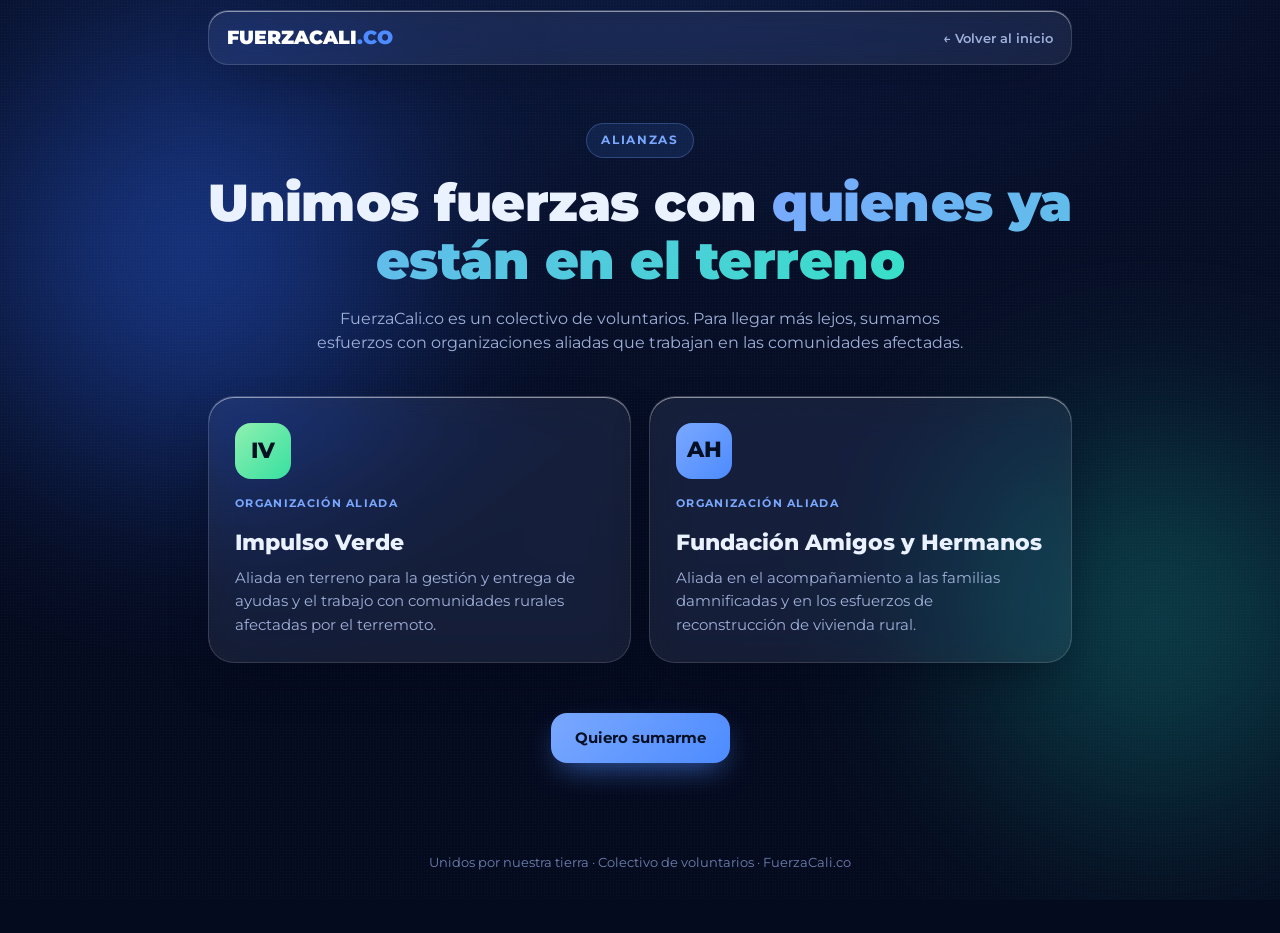
==== alianzas.html @ 0d8fa014 "Restaura estilo liquid glass; conserva colectivo, galeria, mapa y alianzas" ====
<!DOCTYPE html>
<html lang="es">
<head>
<meta charset="UTF-8" />
<meta name="viewport" content="width=device-width, initial-scale=1.0" />
<title>Alianzas · FuerzaCali.co</title>
<meta name="description" content="Las organizaciones aliadas que unen esfuerzos con el colectivo FuerzaCali.co para llevar ayuda y reconstruir vivienda rural en el Valle del Cauca." />
<meta name="theme-color" content="#050b1f" />
<link rel="preconnect" href="https://fonts.googleapis.com" />
<link rel="preconnect" href="https://fonts.gstatic.com" crossorigin />
<link href="https://fonts.googleapis.com/css2?family=Montserrat:wght@400;500;600;700;800;900&display=swap" rel="stylesheet" />
<style>
:root{
  --bg-950:#050b1f;--ink:#eaf1ff;--muted:#9fb0d9;--faint:#6d80b0;
  --brand:#4d8bff;--brand-2:#7aa8ff;--brand-3:#37e0c8;
  --glass-bg:rgba(255,255,255,.07);--glass-brd:rgba(255,255,255,.14);--glass-hi:rgba(255,255,255,.5);
  --radius:26px;--shadow:0 20px 50px -20px rgba(2,7,22,.8);
}
*{box-sizing:border-box;margin:0;padding:0}
html{scroll-behavior:smooth}
body{font-family:'Montserrat',system-ui,sans-serif;color:var(--ink);background:var(--bg-950);line-height:1.55;overflow-x:hidden;-webkit-font-smoothing:antialiased}
.aurora{position:fixed;inset:0;z-index:-2;overflow:hidden;background:radial-gradient(120% 90% at 50% -10%,#0e1c44 0%,#070f28 45%,#050b1f 100%)}
.blob{position:absolute;border-radius:50%;filter:blur(70px);opacity:.5}
.blob.b1{width:60vw;height:60vw;left:-15vw;top:-10vw;background:radial-gradient(circle,#2f6bff,transparent 60%)}
.blob.b2{width:55vw;height:55vw;right:-18vw;top:30vh;background:radial-gradient(circle,#1fd6c0,transparent 60%);opacity:.3}
.grain{position:fixed;inset:0;z-index:-1;pointer-events:none;opacity:.04;background-image:radial-gradient(rgba(255,255,255,.9) 1px,transparent 1px);background-size:3px 3px}
.glass{background:var(--glass-bg);border:1px solid var(--glass-brd);border-radius:var(--radius);
  backdrop-filter:blur(22px) saturate(140%);-webkit-backdrop-filter:blur(22px) saturate(140%);
  box-shadow:var(--shadow), inset 0 1px 0 var(--glass-hi);position:relative}
.wrap{max-width:900px;margin:0 auto;padding:0 18px}
header.nav{position:sticky;top:0;z-index:50;padding:10px 0}
.nav-inner{display:flex;align-items:center;justify-content:space-between;padding:12px 18px;border-radius:20px}
.brand{font-weight:900;font-size:19px;color:#fff;text-decoration:none}
.brand .dot{color:var(--brand)}
.back{font-size:13px;color:var(--muted);text-decoration:none;font-weight:600}
.back:hover{color:#fff}
.eyebrow{display:inline-flex;font-size:12px;font-weight:700;letter-spacing:.14em;text-transform:uppercase;color:var(--brand-2);
  padding:7px 14px;border-radius:999px;background:rgba(77,139,255,.12);border:1px solid rgba(122,168,255,.28);margin-bottom:16px}
.hero{text-align:center;padding:48px 0 20px}
h1{font-weight:900;font-size:clamp(30px,8.5vw,52px);line-height:1.12;letter-spacing:-.01em}
h1 .grad{background:linear-gradient(120deg,#7aa8ff,#37e0c8);-webkit-background-clip:text;background-clip:text;color:transparent}
.sub{color:var(--muted);max-width:60ch;margin:16px auto 0;font-size:16px}
.allies{display:grid;gap:18px;padding:20px 0 40px}
.ally{padding:26px}
.ally h2{font-weight:800;font-size:22px;margin-bottom:6px}
.ally .tag{font-size:11px;font-weight:700;letter-spacing:.12em;text-transform:uppercase;color:var(--brand-2);margin-bottom:14px;display:block}
.ally p{color:var(--muted);font-size:15px}
.ally .logo{width:56px;height:56px;border-radius:16px;display:flex;align-items:center;justify-content:center;font-weight:800;font-size:22px;color:#031024;margin-bottom:16px}
.ally .l1{background:linear-gradient(135deg,#8ff0b0,#37e0a0)}
.ally .l2{background:linear-gradient(135deg,#7aa8ff,#4d8bff)}
.cta{text-align:center;padding:10px 0 60px}
.btn{display:inline-flex;align-items:center;gap:8px;font-weight:700;font-size:14.5px;text-decoration:none;padding:14px 24px;border-radius:16px;
  color:#031024;background:linear-gradient(135deg,#7aa8ff,#4d8bff);box-shadow:0 12px 30px -10px rgba(77,139,255,.7)}
footer{padding:30px 0 60px;text-align:center;color:var(--faint);font-size:12.5px}
@media(min-width:760px){ .allies{grid-template-columns:1fr 1fr} }
</style>
</head>
<body>
<div class="aurora"><div class="blob b1"></div><div class="blob b2"></div></div>
<div class="grain"></div>

<header class="nav">
  <div class="wrap">
    <div class="nav-inner glass">
      <a href="index.html" class="brand">FUERZACALI<span class="dot">.CO</span></a>
      <a href="index.html" class="back">← Volver al inicio</a>
    </div>
  </div>
</header>

<main>
<div class="wrap">
  <section class="hero">
    <span class="eyebrow">Alianzas</span>
    <h1>Unimos fuerzas con <span class="grad">quienes ya están en el terreno</span></h1>
    <p class="sub">FuerzaCali.co es un colectivo de voluntarios. Para llegar más lejos, sumamos esfuerzos con organizaciones aliadas que trabajan en las comunidades afectadas.</p>
  </section>

  <section class="allies">
    <div class="ally glass">
      <div class="logo l1">IV</div>
      <span class="tag">Organización aliada</span>
      <h2>Impulso Verde</h2>
      <p>Aliada en terreno para la gestión y entrega de ayudas y el trabajo con comunidades rurales afectadas por el terremoto.</p>
    </div>
    <div class="ally glass">
      <div class="logo l2">AH</div>
      <span class="tag">Organización aliada</span>
      <h2>Fundación Amigos y Hermanos</h2>
      <p>Aliada en el acompañamiento a las familias damnificadas y en los esfuerzos de reconstrucción de vivienda rural.</p>
    </div>
  </section>

  <div class="cta"><a class="btn" href="index.html#donar">Quiero sumarme</a></div>
</div>
</main>

<footer><div class="wrap">Unidos por nuestra tierra · Colectivo de voluntarios · FuerzaCali.co</div></footer>
</body>
</html>
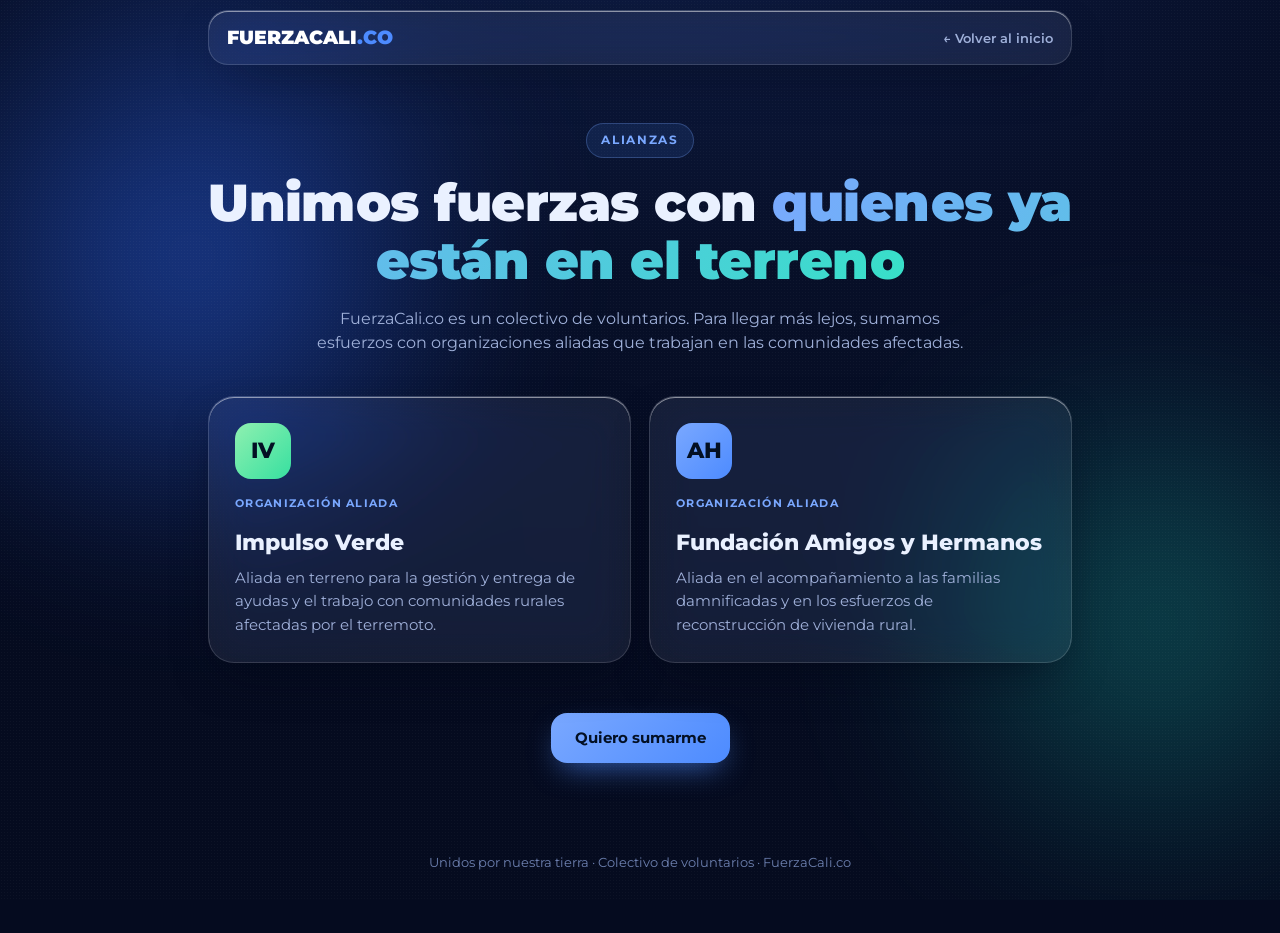
==== commit f1ec41b5: "Actualizar cifras al reporte oficial #050, favicon Cristo Rey, espaciado y +100 familias beneficiada" ====
--- a/alianzas.html
+++ b/alianzas.html
@@ -3,6 +3,10 @@
 <head>
 <meta charset="UTF-8" />
 <meta name="viewport" content="width=device-width, initial-scale=1.0" />
+<link rel="icon" href="/favicon.ico" sizes="any" />
+<link rel="icon" type="image/png" sizes="32x32" href="/favicon-32.png" />
+<link rel="icon" type="image/png" sizes="192x192" href="/favicon-192.png" />
+<link rel="apple-touch-icon" href="/apple-touch-icon.png" />
 <title>Alianzas · FuerzaCali.co</title>
 <meta name="description" content="Las organizaciones aliadas que unen esfuerzos con el colectivo FuerzaCali.co para llevar ayuda y reconstruir vivienda rural en el Valle del Cauca." />
 <meta name="theme-color" content="#050b1f" />
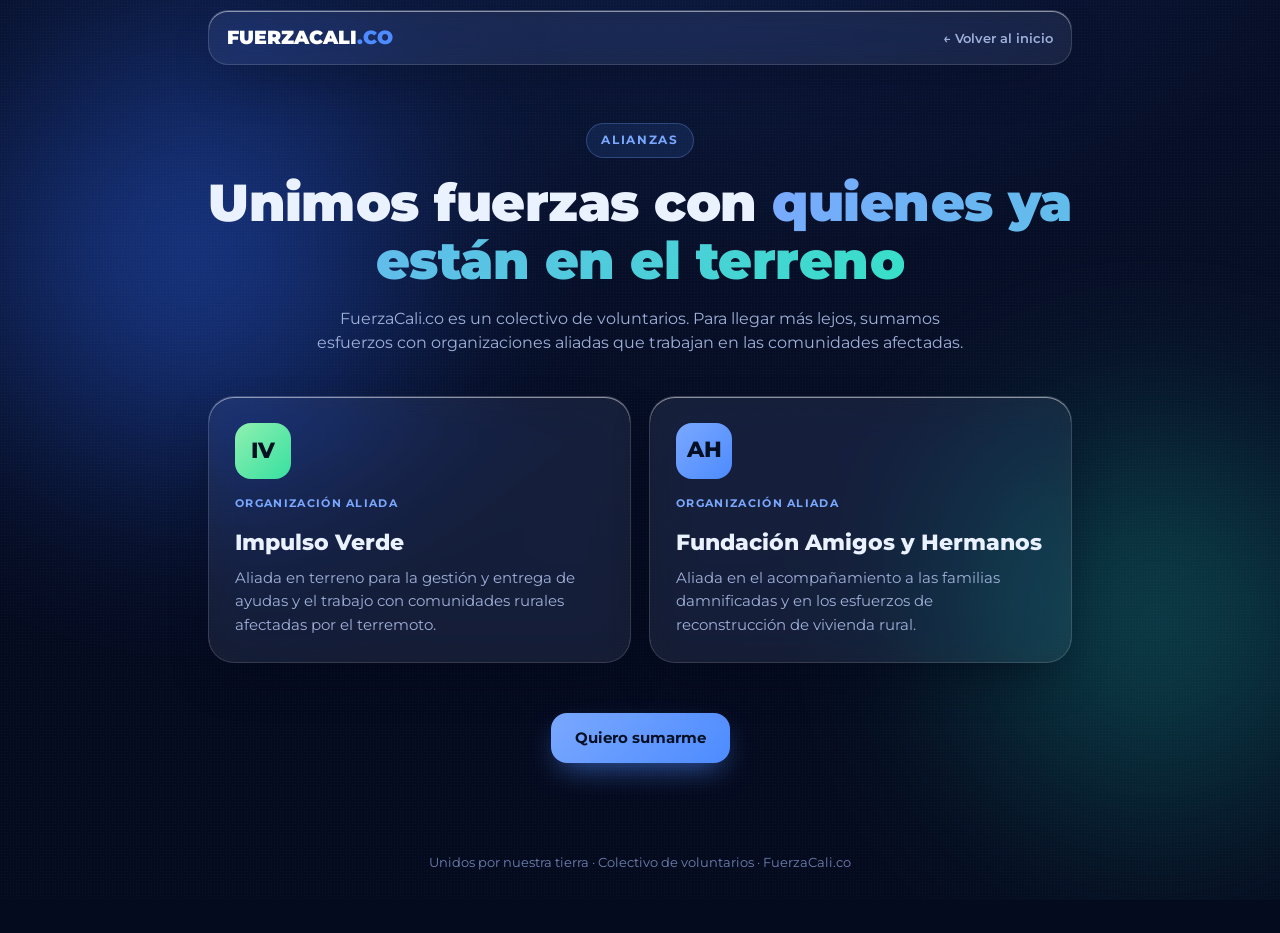
==== commit 526b5af8: "Instalar Google Tag Manager y eventos de guia 19N y formularios" ====
--- a/alianzas.html
+++ b/alianzas.html
@@ -1,6 +1,9 @@
 <!DOCTYPE html>
 <html lang="es">
 <head>
+<!-- Google Tag Manager -->
+<script>(function(w,d,s,l,i){w[l]=w[l]||[];w[l].push({'gtm.start':new Date().getTime(),event:'gtm.js'});var f=d.getElementsByTagName(s)[0],j=d.createElement(s),dl=l!='dataLayer'?'&l='+l:'';j.async=true;j.src='https://www.googletagmanager.com/gtm.js?id='+i+dl;f.parentNode.insertBefore(j,f);})(window,document,'script','dataLayer','GTM-TM2934RK');</script>
+<!-- End Google Tag Manager -->
 <meta charset="UTF-8" />
 <meta name="viewport" content="width=device-width, initial-scale=1.0" />
 <link rel="icon" href="/favicon.ico" sizes="any" />
@@ -60,6 +63,9 @@
 </style>
 </head>
 <body>
+<!-- Google Tag Manager (noscript) -->
+<noscript><iframe src="https://www.googletagmanager.com/ns.html?id=GTM-TM2934RK" height="0" width="0" style="display:none;visibility:hidden"></iframe></noscript>
+<!-- End Google Tag Manager (noscript) -->
 <div class="aurora"><div class="blob b1"></div><div class="blob b2"></div></div>
 <div class="grain"></div>
 
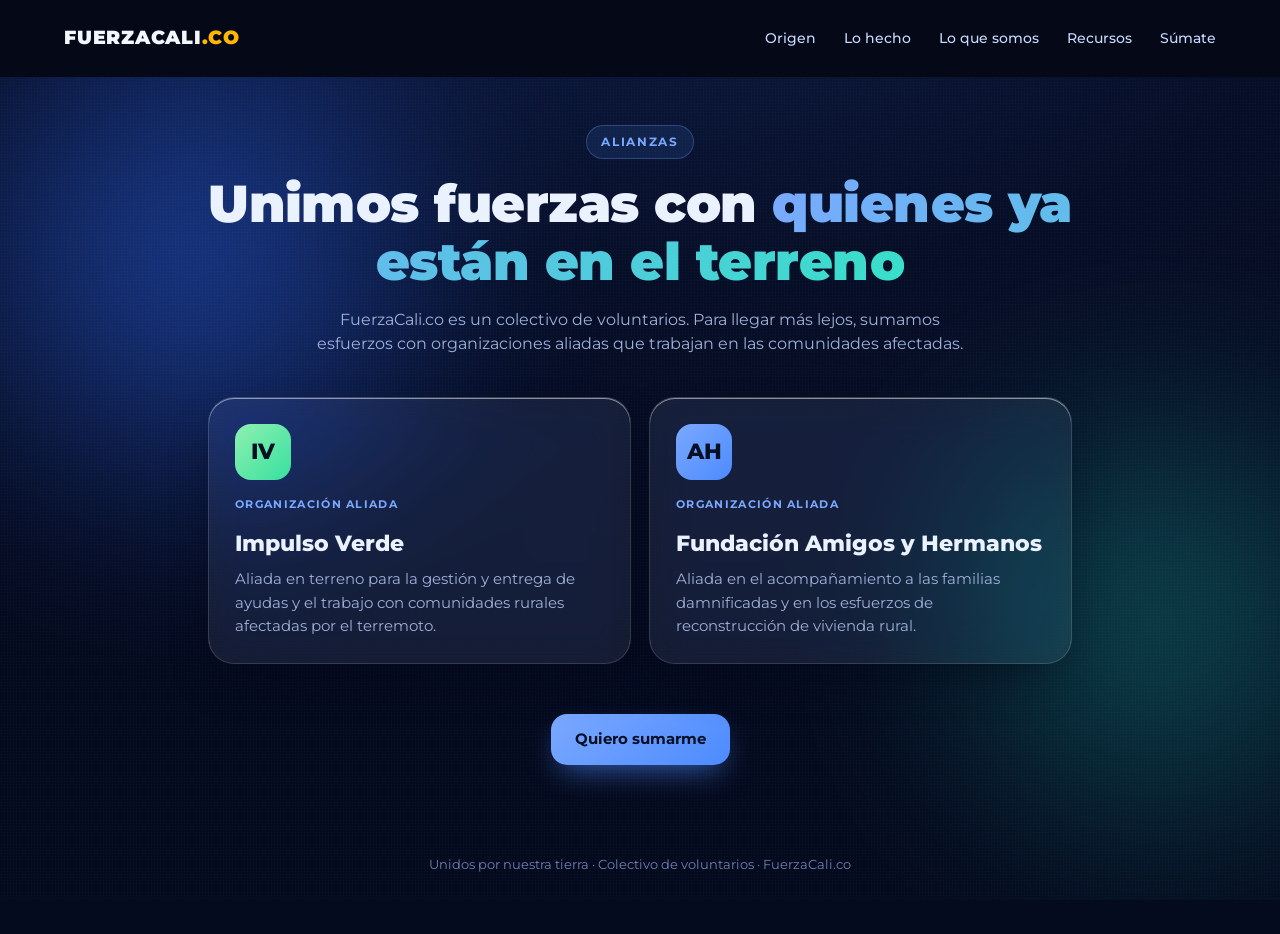
==== commit bb84eb98: "Cabecera y logo FUERZACALI.CO compartidos en todas las paginas" ====
--- a/alianzas.html
+++ b/alianzas.html
@@ -61,6 +61,7 @@
 footer{padding:30px 0 60px;text-align:center;color:var(--faint);font-size:12.5px}
 @media(min-width:760px){ .allies{grid-template-columns:1fr 1fr} }
 </style>
+<link rel="stylesheet" href="/fc-header.css">
 </head>
 <body>
 <!-- Google Tag Manager (noscript) -->
@@ -69,15 +70,10 @@
 <div class="aurora"><div class="blob b1"></div><div class="blob b2"></div></div>
 <div class="grain"></div>
 
-<header class="nav">
-  <div class="wrap">
-    <div class="nav-inner glass">
-      <a href="index.html" class="brand">FUERZACALI<span class="dot">.CO</span></a>
-      <a href="index.html" class="back">← Volver al inicio</a>
-    </div>
-  </div>
+<header class="fcn">
+<a class="fcn-logo" href="/">FUERZACALI<span>.CO</span></a>
+<nav aria-label="Principal"><ul><li><a href="/#origen">Origen</a></li><li><a href="/#hecho">Lo hecho</a></li><li><a href="/#somos">Lo que somos</a></li><li><a href="/recursos">Recursos</a></li><li><a href="/#sumate">Súmate</a></li></ul></nav>
 </header>
-
 <main>
 <div class="wrap">
   <section class="hero">
@@ -101,7 +97,7 @@
     </div>
   </section>
 
-  <div class="cta"><a class="btn" href="index.html#donar">Quiero sumarme</a></div>
+  <div class="cta"><a class="btn" href="/#sumate">Quiero sumarme</a></div>
 </div>
 </main>
 
--- a/fc-header.css
+++ b/fc-header.css
@@ -0,0 +1,12 @@
+/* Cabecera compartida de FuerzaCali.co: misma en todas las paginas */
+.fcn{display:flex;flex-wrap:wrap;gap:16px;align-items:center;justify-content:space-between;padding:24px clamp(20px,5vw,64px);background:#040817;font-family:'Montserrat',system-ui,sans-serif;line-height:1.5;position:relative;z-index:60}
+.fcn *{box-sizing:border-box}
+.fcn-logo{font-weight:900;font-size:19px;letter-spacing:.04em;text-transform:uppercase;color:#F4F7FF;text-decoration:none}
+.fcn-logo span{color:#FFB703}
+.fcn ul{display:flex;flex-wrap:wrap;gap:12px 28px;margin:0;padding:0;list-style:none;font-size:14px;font-weight:500}
+.fcn ul a{color:#C9D9FF;text-decoration:none}
+.fcn ul a:hover,.fcn ul a[aria-current]{color:#F4F7FF}
+.fcn ul a[aria-current]{font-weight:700}
+.fcn a:focus-visible{outline:2px solid #7FA8FF;outline-offset:3px}
+/* Evita que reglas globales de cada pagina (p. ej. "nav{position:sticky...}") deformen la cabecera */
+.fcn nav{position:static;top:auto;z-index:auto;background:none;border:0;backdrop-filter:none;-webkit-backdrop-filter:none;height:auto;padding:0;margin:0}
